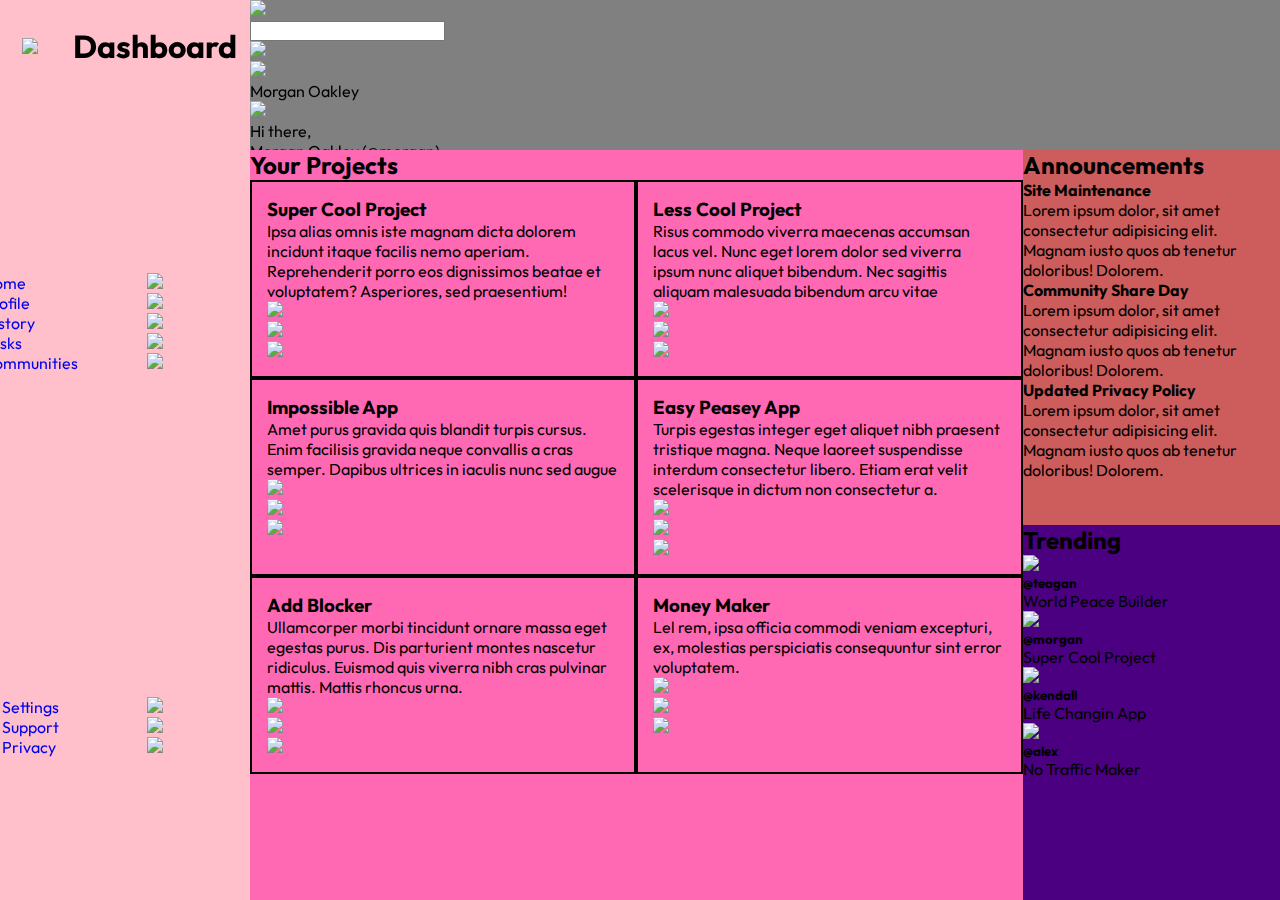
==== index.html @ 68de857b "." ====
<!DOCTYPE html>
<html lang="en">
<head>
    <meta charset="UTF-8">
    <meta http-equiv="X-UA-Compatible" content="IE=edge">
    <meta name="viewport" content="width=device-width, initial-scale=1.0">
    <title>Danny's Dash</title>
    <link rel="stylesheet" href="styles.css">
    <link rel="preconnect" href="https://fonts.googleapis.com">
    <link rel="preconnect" href="https://fonts.gstatic.com" crossorigin>
    <link href="https://fonts.googleapis.com/css2?family=Outfit:wght@300;400;600&display=swap" rel="stylesheet">
</head>
<body>
    <div class="outside">
        <nav class="sidebar">
            <img src="#" class="logo">
            <h1>Dashboard</h1>
            <ul class="top-list">
                <li><a href="#">Home</a></li>
                <li><a href="#">Profile</a></li>
                <li><a href="#">History</a></li>
                <li><a href="#">Tasks</a></li>
                <li><a href="#">Communities</a></li>
            </ul>
            <ul class="images-top">
                <li><img src="#"></li>
                <li><img src="#"></li>
                <li><img src="#"></li>
                <li><img src="#"></li>
                <li><img src="#"></li>
            </ul>

            <ul class="bottom-list">
                <li><a href="#">Settings</a></li>
                <li><a href="#">Support</a></li>
                <li><a href="#">Privacy</a></li>
            </ul>
            <ul class="images-bottom">
                <li><img src="#"></li>
                <li><img src="#"></li>
                <li><img src="#"></li>
            </ul>
        </nav>

        <div class="search-section">
            <header class="search-top">
                <ul>
                    <li><img src="#" class="search-icon"></li>
                    <li> <input type="text" class="search-bar"></li>
                    <li><img src="#" class="notification-bell"></li>
                    <li><img src="#" class="profile-pic"></li>
                    <li class="name">Morgan Oakley</li>
                </ul>
            </header>

            <header class="search-bottom">
                <ul>
                    <li><img src="#" class="profile-pic"></li>
                    <li class="greeting">Hi there,</li>
                    <li>Morgan Oakley (@morgan)</li>
                    <li><button>New</button></li>
                    <li><button>Upload</button></li>
                    <li><button>Share</button></li>
                </ul>
            </header>
        </div>

        <div class="content">
            <div class="projects">
                <h2>Your Projects</h2>
                <div class="projects-container">
                    
                    <div class="card">
                        <h3>Super Cool Project</h3>
                        <p>Ipsa alias omnis iste magnam dicta dolorem incidunt itaque facilis nemo aperiam. Reprehenderit porro eos dignissimos beatae et voluptatem? Asperiores, sed praesentium!</p>
                        <ul>
                            <li><img src="#" class="card-icon"></li>
                            <li><img src="#" class="card-icon"></li>
                            <li><img src="#" class="card-icon"></li>
                        </ul>
                    </div>
                    <div class="card">
                        <h3>Less Cool Project</h3>
                        <p>Risus commodo viverra maecenas accumsan lacus vel. Nunc eget lorem dolor sed viverra ipsum nunc aliquet bibendum. Nec sagittis aliquam malesuada bibendum arcu vitae</p>
                        <ul>
                            <li><img src="#" class="card-icon"></li>
                            <li><img src="#" class="card-icon"></li>
                            <li><img src="#" class="card-icon"></li>
                        </ul>
                    </div>
                    <div class="card">
                        <h3>Impossible App</h3>
                        <p>Amet purus gravida quis blandit turpis cursus. Enim facilisis gravida neque convallis a cras semper. Dapibus ultrices in iaculis nunc sed augue</p>
                        <ul>
                            <li><img src="#" class="card-icon"></li>
                            <li><img src="#" class="card-icon"></li>
                            <li><img src="#" class="card-icon"></li>
                        </ul>
                    </div>
                    <div class="card">
                        <h3>Easy Peasey App</h3>
                        <p>Turpis egestas integer eget aliquet nibh praesent tristique magna. Neque laoreet suspendisse interdum consectetur libero. Etiam erat velit scelerisque in dictum non consectetur a.</p>
                        <ul>
                            <li><img src="#" class="card-icon"></li>
                            <li><img src="#" class="card-icon"></li>
                            <li><img src="#" class="card-icon"></li>
                        </ul>
                    </div>
                    <div class="card">
                        <h3>Add Blocker</h3>
                        <p>Ullamcorper morbi tincidunt ornare massa eget egestas purus. Dis parturient montes nascetur ridiculus. Euismod quis viverra nibh cras pulvinar mattis. Mattis rhoncus urna.</p>
                        <ul>
                            <li><img src="#" class="card-icon"></li>
                            <li><img src="#" class="card-icon"></li>
                            <li><img src="#" class="card-icon"></li>
                        </ul>
                    </div>
                    <div class="card">
                        <h3>Money Maker</h3>
                        <p>Lel rem, ipsa officia commodi veniam excepturi, ex, molestias perspiciatis consequuntur sint error voluptatem.</p>
                        <ul>
                            <li><img src="#" class="card-icon"></li>
                            <li><img src="#" class="card-icon"></li>
                            <li><img src="#" class="card-icon"></li>
                        </ul>
                    </div>
                </div>
            </div>

            <div class="announcements">
                <h2>Announcements</h2>
                <div class="in-announcements">
                    
                    <ul>
                        <li>
                            <h4>Site Maintenance</h4>
                            <p>Lorem ipsum dolor, sit amet consectetur adipisicing elit. Magnam iusto quos ab tenetur doloribus! Dolorem.</p>
                        </li>
                        <li>
                            <h4>Community Share Day</h4>
                            <p>Lorem ipsum dolor, sit amet consectetur adipisicing elit. Magnam iusto quos ab tenetur doloribus! Dolorem.</p>
                        </li>
                        <li>
                            <h4>Updated Privacy Policy</h4>
                            <p>Lorem ipsum dolor, sit amet consectetur adipisicing elit. Magnam iusto quos ab tenetur doloribus! Dolorem.</p>
                        </li>
                    </ul>
                </div>
            </div>

            <div class="trending">
                <h2>Trending</h2>
                <div class="in-trending">
                        <li><img src="#" class="p-photo"></li>
                        <h5>@teagan</h5>
                        <p>World Peace Builder</p>
                    </ul>
                    <ul>
                        <li><img src="#" class="p-photo"></li>
                        <h5>@morgan</h5>
                        <p>Super Cool Project</p>
                    </ul>
                    <ul>
                        <li><img src="#" class="p-photo"></li>
                        <h5>@kendall</h5>
                        <p>Life Changin App</p>
                    </ul>
                    <ul>
                        <li><img src="#" class="p-photo"></li>
                        <h5>@alex</h5>
                        <p>No Traffic Maker</p>
                    </ul>
                </div>
            </div>
        </div>
    </div>
</body>
</html>
---- styles.css ----
*{
    margin: 0;
    padding: 0;
    box-sizing: border-box;
    font-family: 'Outfit', sans-serif;
    list-style: none;
    text-decoration: none;
}

.outside{
    display: grid;
    grid-template-columns: 250px 1fr;
    grid-template-rows: 150px 1fr;
    height: 100vh;
    position: fixed;
}

.sidebar{
    background-color: pink;
    height: 100vh;
    grid-column: 1/2;
    grid-row:1/3;
    display: grid;
    grid-template-columns: 60px 1fr;
    grid-template-rows: .8fr 4fr 3fr;
}

nav:first-child{
    grid-column: 1/2;
    justify-items: center;
    align-items: center;
}

nav:nth-child(2){
    grid-column: 2/3;
    grid-row: 2/3;
    justify-items: center;
    align-items: center;
}

.search-section{
    background-color: gray;
    grid-row: 1/2;
    grid-column: 2/3;
}

.search-top{
    display: flex;
    flex-direction: row;
}

.search-bottom{
    display: flex;
}

.content{
    background-color: rgb(219, 248, 219);
    display: grid;
    grid-template-columns: 3fr 1fr;
    grid-template-rows: 50% 50%;
    position: relative;
    overflow: scroll;
}

.projects{
    background-color: hotpink;
    grid-column: 1/2;
    grid-row: 1/3;
}

.projects-container{
    display: grid;
    grid-template-columns: 1fr 1fr;
}

.announcements{
    background-color: indianred;
    grid-column: 2/3;
}

.trending{
    background-color: indigo;
    grid-row: 2/3;
}

.card{
    border: 2px solid black;
    padding: 15px;
}
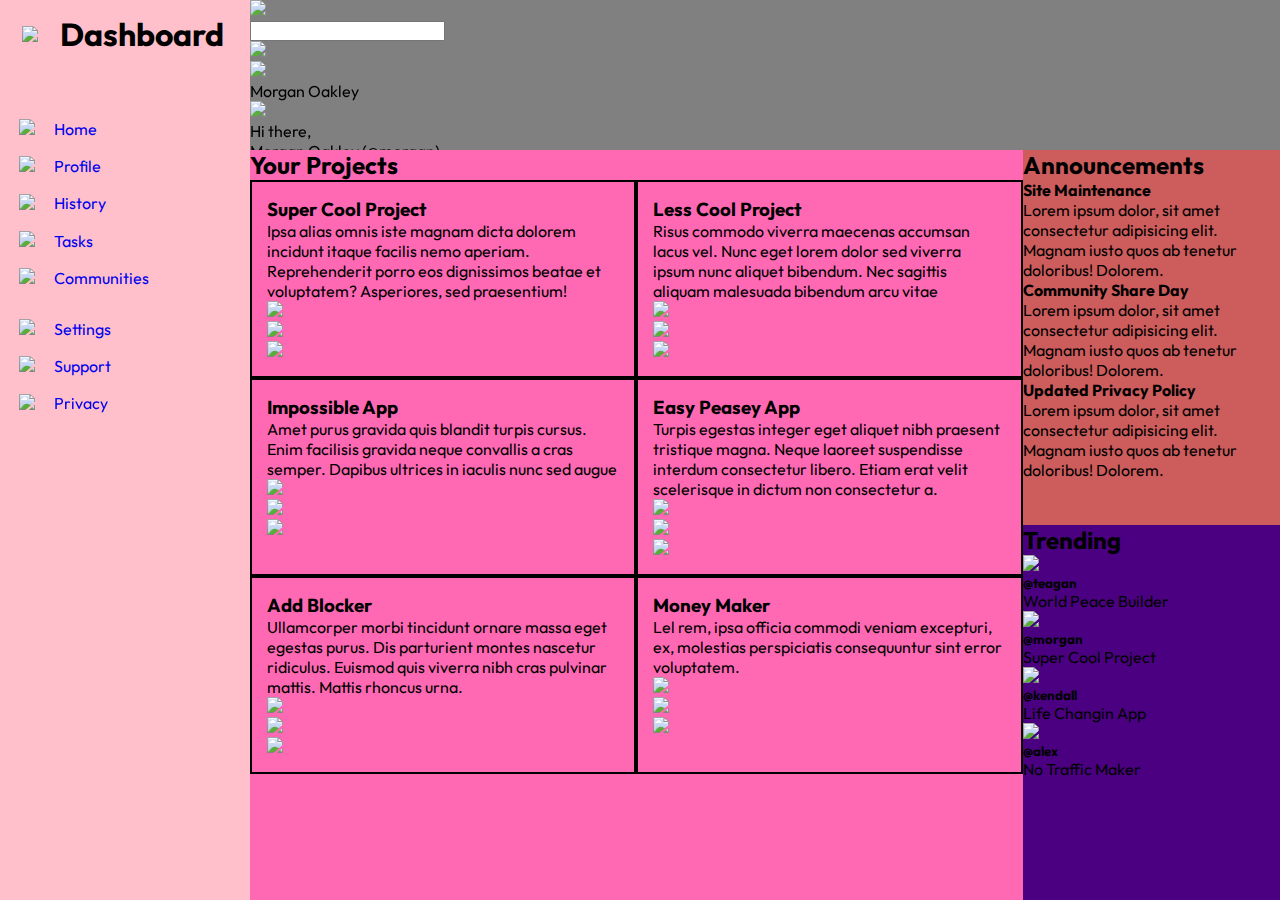
==== commit 2425cf75: "." ====
--- a/index.html
+++ b/index.html
@@ -14,31 +14,18 @@
     <div class="outside">
         <nav class="sidebar">
             <img src="#" class="logo">
-            <h1>Dashboard</h1>
+            <h1 class="title">Dashboard</h1>
             <ul class="top-list">
-                <li><a href="#">Home</a></li>
-                <li><a href="#">Profile</a></li>
-                <li><a href="#">History</a></li>
-                <li><a href="#">Tasks</a></li>
-                <li><a href="#">Communities</a></li>
+                <li id="home"><img src="#"><a href="#">Home</a></li>
+                <li><img src="#"><a href="#">Profile</a></li>
+                <li><img src="#"><a href="#">History</a></li>
+                <li><img src="#"><a href="#">Tasks</a></li>
+                <li><img src="#"><a href="#">Communities</a></li>
             </ul>
-            <ul class="images-top">
-                <li><img src="#"></li>
-                <li><img src="#"></li>
-                <li><img src="#"></li>
-                <li><img src="#"></li>
-                <li><img src="#"></li>
-            </ul>
-
             <ul class="bottom-list">
-                <li><a href="#">Settings</a></li>
-                <li><a href="#">Support</a></li>
-                <li><a href="#">Privacy</a></li>
-            </ul>
-            <ul class="images-bottom">
-                <li><img src="#"></li>
-                <li><img src="#"></li>
-                <li><img src="#"></li>
+                <li><img src="#"><a href="#">Settings</a></li>
+                <li><img src="#"><a href="#">Support</a></li>
+                <li><img src="#"><a href="#">Privacy</a></li>
             </ul>
         </nav>
 
--- a/styles.css
+++ b/styles.css
@@ -22,20 +22,46 @@
     grid-row:1/3;
     display: grid;
     grid-template-columns: 60px 1fr;
-    grid-template-rows: .8fr 4fr 3fr;
+    grid-template-rows: 100px 200px 1fr;
+    font-size: 1rem;
+    line-height: 1rem;
 }
 
-nav:first-child{
+.sidebar .logo{
     grid-column: 1/2;
     justify-items: center;
     align-items: center;
+    align-self: center;
+    justify-self: center;
+    margin-bottom: 2rem;
 }
 
-nav:nth-child(2){
+.sidebar h1{
     grid-column: 2/3;
-    grid-row: 2/3;
     justify-items: center;
     align-items: center;
+    align-self: center;
+    margin-bottom: 2rem;
+}
+
+.top-list{
+    grid-column: 1/3;
+    grid-row: 2/3;
+}
+
+.top-list a, .top-list img{
+    padding-left: 1.2rem;
+    padding-top: 1.2rem;
+}
+
+.bottom-list{
+    grid-row: 3/4;
+    grid-column: 1/3;
+}
+
+.bottom-list a, .bottom-list img{
+    padding-left: 1.2rem;
+    padding-top: 1.2rem;
 }
 
 .search-section{
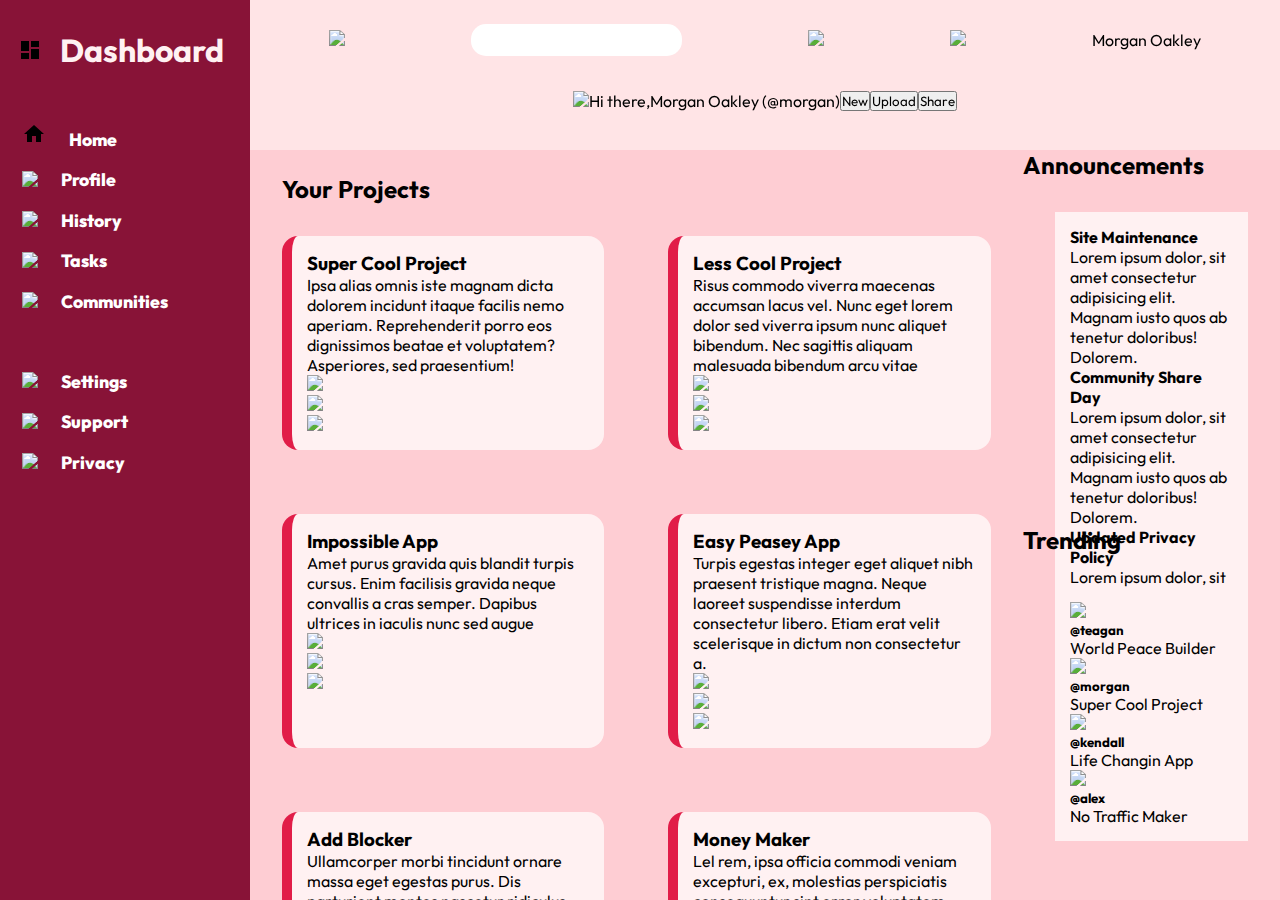
==== commit 87e755af: "." ====
--- a/index.html
+++ b/index.html
@@ -13,10 +13,10 @@
 <body>
     <div class="outside">
         <nav class="sidebar">
-            <img src="#" class="logo">
+            <img src="icons/view-dashboard.svg" class="logo">
             <h1 class="title">Dashboard</h1>
             <ul class="top-list">
-                <li id="home"><img src="#"><a href="#">Home</a></li>
+                <li id="home"><img src="icons/home.svg"><a href="#">Home</a></li>
                 <li><img src="#"><a href="#">Profile</a></li>
                 <li><img src="#"><a href="#">History</a></li>
                 <li><img src="#"><a href="#">Tasks</a></li>
--- a/styles.css
+++ b/styles.css
@@ -1,3 +1,16 @@
+:root{
+    --white: #fff1f2;
+    --mid-white: #ffe4e6;
+    --light-pink:#fecdd3;
+    --mid-pink: #fda4af;
+    --dark-pink:#fb7185;
+    --light-red: #f43f5e;
+    --light-mid-red:#e11d48;
+    --mid-red: #be123c;
+    --mid-dark-red: #9f1239;
+    --dark-red: #881337;
+}
+
 *{
     margin: 0;
     padding: 0;
@@ -16,15 +29,17 @@
 }
 
 .sidebar{
-    background-color: pink;
     height: 100vh;
     grid-column: 1/2;
     grid-row:1/3;
     display: grid;
     grid-template-columns: 60px 1fr;
     grid-template-rows: 100px 200px 1fr;
-    font-size: 1rem;
+    font-size: 1.1rem;
     line-height: 1rem;
+    font-weight: 800;
+    color: white;
+    background-color: var(--dark-red);
 }
 
 .sidebar .logo{
@@ -33,7 +48,7 @@
     align-items: center;
     align-self: center;
     justify-self: center;
-    margin-bottom: 2rem;
+    color: var(--white);
 }
 
 .sidebar h1{
@@ -41,7 +56,8 @@
     justify-items: center;
     align-items: center;
     align-self: center;
-    margin-bottom: 2rem;
+    font-size: 2rem;
+    color: var(--white);
 }
 
 .top-list{
@@ -50,37 +66,59 @@
 }
 
 .top-list a, .top-list img{
-    padding-left: 1.2rem;
-    padding-top: 1.2rem;
+    padding-left: 1.4rem;
+    padding-top: 1.4rem;
+    color: white;
 }
+
 
 .bottom-list{
     grid-row: 3/4;
     grid-column: 1/3;
+    margin-top: 50px;
 }
 
 .bottom-list a, .bottom-list img{
-    padding-left: 1.2rem;
-    padding-top: 1.2rem;
+    padding-left: 1.4rem;
+    padding-top: 1.4rem;
+    color: white;
 }
 
 .search-section{
-    background-color: gray;
-    grid-row: 1/2;
-    grid-column: 2/3;
+    background-color:var(--mid-white);
+    display: grid;
+    grid-template-rows: 1fr 1fr;
+    z-index: 8;
+    padding: 1.5rem 1rem 1.5rem 1rem;
 }
 
-.search-top{
+.search-top ul{
     display: flex;
-    flex-direction: row;
+    justify-content: space-around;
+    align-items: center;
+}
+
+.search-top input{
+    height: 2rem;
+    border-radius: 15px;
+    border-style: none;
+    padding: 0 10px 0 10px;
 }
 
 .search-bottom{
     display: flex;
+    justify-content: space-around;
+    align-items: center;
+}
+
+.search-bottom ul{
+    grid-row: 2/3;
+    display: flex;
+    align-items: center;
 }
 
 .content{
-    background-color: rgb(219, 248, 219);
+    background-color: var(--light-pink);
     display: grid;
     grid-template-columns: 3fr 1fr;
     grid-template-rows: 50% 50%;
@@ -89,9 +127,15 @@
 }
 
 .projects{
-    background-color: hotpink;
+    background-color: var(--light-pink);
     grid-column: 1/2;
     grid-row: 1/3;
+}
+
+.projects h2{
+    margin-left: 2rem;
+    margin-top: 1.5rem;
+    margin-bottom: 0;
 }
 
 .projects-container{
@@ -99,17 +143,33 @@
     grid-template-columns: 1fr 1fr;
 }
 
-.announcements{
-    background-color: indianred;
+.anouncements{
     grid-column: 2/3;
 }
 
+.in-announcements{
+    background-color: var(--white);
+    grid-column: 2/3;
+    padding: 15px;
+    margin: 2rem;
+}
+
 .trending{
-    background-color: indigo;
+
     grid-row: 2/3;
 }
 
+.in-trending{
+    background-color: var(--white);
+    grid-row: 2/3;
+    padding: 15px;
+    margin: 2rem;
+}
+
 .card{
-    border: 2px solid black;
+    border-left: 10px solid var(--light-mid-red);
     padding: 15px;
+    background-color: var(--white);
+    margin: 2rem;
+    border-radius: 1rem;
 }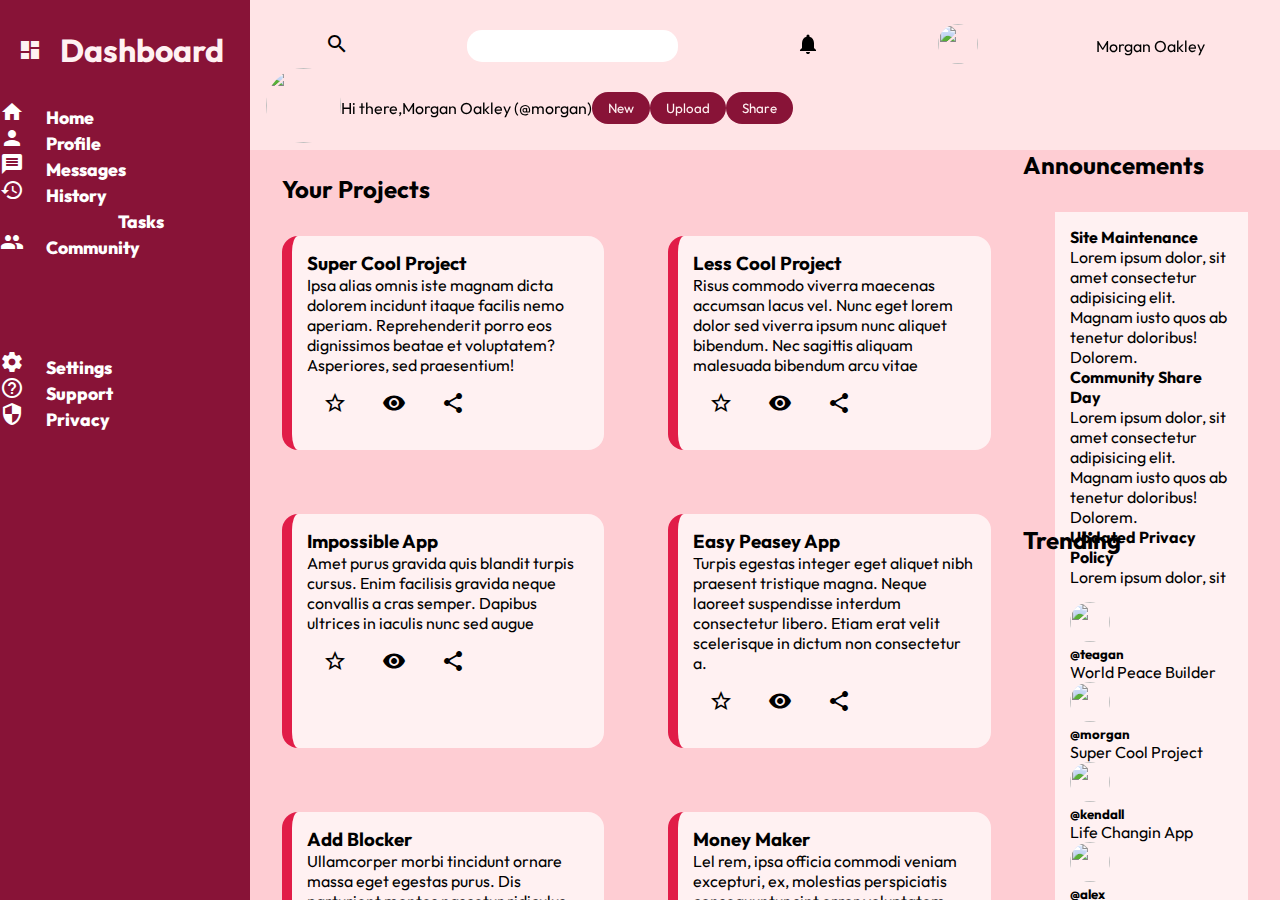
==== commit b173f9d5: "." ====
--- a/index.html
+++ b/index.html
@@ -9,40 +9,45 @@
     <link rel="preconnect" href="https://fonts.googleapis.com">
     <link rel="preconnect" href="https://fonts.gstatic.com" crossorigin>
     <link href="https://fonts.googleapis.com/css2?family=Outfit:wght@300;400;600&display=swap" rel="stylesheet">
+    <link href="https://fonts.googleapis.com/icon?family=Material+Icons"
+      rel="stylesheet">
 </head>
 <body>
     <div class="outside">
         <nav class="sidebar">
-            <img src="icons/view-dashboard.svg" class="logo">
+            <span class="material-icons logo">
+                dashboard
+                </span>
             <h1 class="title">Dashboard</h1>
             <ul class="top-list">
-                <li id="home"><img src="icons/home.svg"><a href="#">Home</a></li>
-                <li><img src="#"><a href="#">Profile</a></li>
-                <li><img src="#"><a href="#">History</a></li>
-                <li><img src="#"><a href="#">Tasks</a></li>
-                <li><img src="#"><a href="#">Communities</a></li>
+                <li><span class="material-icons">home</span><a href="#">Home</a></li>
+                <li><span class="material-icons">person</span><a href="#">Profile</a></li>
+                <li><span class="material-icons">message</span><a href="#">Messages</a></li>
+                <li><span class="material-icons">history</span><a href="#">History</a></li>
+                <li><span class="material-icons">task</span><a href="#">Tasks</a></li>
+                <li><span class="material-icons">group</span><a href="#">Community</a></li>
             </ul>
             <ul class="bottom-list">
-                <li><img src="#"><a href="#">Settings</a></li>
-                <li><img src="#"><a href="#">Support</a></li>
-                <li><img src="#"><a href="#">Privacy</a></li>
+                <li><span class="material-icons">settings</span><a href="#">Settings</a></li>
+                <li><span class="material-icons">help_outline</span><a href="#">Support</a></li>
+                <li><span class="material-icons">security</span><a href="#">Privacy</a></li>
             </ul>
         </nav>
 
         <div class="search-section">
             <header class="search-top">
                 <ul>
-                    <li><img src="#" class="search-icon"></li>
+                    <li><span class="material-icons">search</span></li>
                     <li> <input type="text" class="search-bar"></li>
-                    <li><img src="#" class="notification-bell"></li>
-                    <li><img src="#" class="profile-pic"></li>
+                    <li><span class="material-icons">notifications</span></li>
+                    <li><img src="https://mir-s3-cdn-cf.behance.net/project_modules/disp/06fbe298931623.5ee79b6a90221.jpg" class="profile-pic"></li>
                     <li class="name">Morgan Oakley</li>
                 </ul>
             </header>
 
             <header class="search-bottom">
                 <ul>
-                    <li><img src="#" class="profile-pic"></li>
+                    <li><img src="https://mir-s3-cdn-cf.behance.net/project_modules/disp/06fbe298931623.5ee79b6a90221.jpg" class="profile-pic"></li>
                     <li class="greeting">Hi there,</li>
                     <li>Morgan Oakley (@morgan)</li>
                     <li><button>New</button></li>
@@ -61,54 +66,54 @@
                         <h3>Super Cool Project</h3>
                         <p>Ipsa alias omnis iste magnam dicta dolorem incidunt itaque facilis nemo aperiam. Reprehenderit porro eos dignissimos beatae et voluptatem? Asperiores, sed praesentium!</p>
                         <ul>
-                            <li><img src="#" class="card-icon"></li>
-                            <li><img src="#" class="card-icon"></li>
-                            <li><img src="#" class="card-icon"></li>
+                            <li><span class="material-icons">star_border</span></li>
+                            <li><span class="material-icons">visibility</span></li>
+                            <li><span class="material-icons">share</span></li>
                         </ul>
                     </div>
                     <div class="card">
                         <h3>Less Cool Project</h3>
                         <p>Risus commodo viverra maecenas accumsan lacus vel. Nunc eget lorem dolor sed viverra ipsum nunc aliquet bibendum. Nec sagittis aliquam malesuada bibendum arcu vitae</p>
                         <ul>
-                            <li><img src="#" class="card-icon"></li>
-                            <li><img src="#" class="card-icon"></li>
-                            <li><img src="#" class="card-icon"></li>
+                            <li><span class="material-icons">star_border</span></li>
+                            <li><span class="material-icons">visibility</span></li>
+                            <li><span class="material-icons">share</span></li>
                         </ul>
                     </div>
                     <div class="card">
                         <h3>Impossible App</h3>
                         <p>Amet purus gravida quis blandit turpis cursus. Enim facilisis gravida neque convallis a cras semper. Dapibus ultrices in iaculis nunc sed augue</p>
                         <ul>
-                            <li><img src="#" class="card-icon"></li>
-                            <li><img src="#" class="card-icon"></li>
-                            <li><img src="#" class="card-icon"></li>
+                            <li><span class="material-icons">star_border</span></li>
+                            <li><span class="material-icons">visibility</span></li>
+                            <li><span class="material-icons">share</span></li>
                         </ul>
                     </div>
                     <div class="card">
                         <h3>Easy Peasey App</h3>
                         <p>Turpis egestas integer eget aliquet nibh praesent tristique magna. Neque laoreet suspendisse interdum consectetur libero. Etiam erat velit scelerisque in dictum non consectetur a.</p>
                         <ul>
-                            <li><img src="#" class="card-icon"></li>
-                            <li><img src="#" class="card-icon"></li>
-                            <li><img src="#" class="card-icon"></li>
+                            <li><span class="material-icons">star_border</span></li>
+                            <li><span class="material-icons">visibility</span></li>
+                            <li><span class="material-icons">share</span></li>
                         </ul>
                     </div>
                     <div class="card">
                         <h3>Add Blocker</h3>
                         <p>Ullamcorper morbi tincidunt ornare massa eget egestas purus. Dis parturient montes nascetur ridiculus. Euismod quis viverra nibh cras pulvinar mattis. Mattis rhoncus urna.</p>
                         <ul>
-                            <li><img src="#" class="card-icon"></li>
-                            <li><img src="#" class="card-icon"></li>
-                            <li><img src="#" class="card-icon"></li>
+                            <li><span class="material-icons">star_border</span></li>
+                            <li><span class="material-icons">visibility</span></li>
+                            <li><span class="material-icons">share</span></li>
                         </ul>
                     </div>
                     <div class="card">
                         <h3>Money Maker</h3>
                         <p>Lel rem, ipsa officia commodi veniam excepturi, ex, molestias perspiciatis consequuntur sint error voluptatem.</p>
                         <ul>
-                            <li><img src="#" class="card-icon"></li>
-                            <li><img src="#" class="card-icon"></li>
-                            <li><img src="#" class="card-icon"></li>
+                            <li><span class="material-icons">star_border</span></li>
+                            <li><span class="material-icons">visibility</span></li>
+                            <li><span class="material-icons">share</span></li>
                         </ul>
                     </div>
                 </div>
@@ -138,22 +143,22 @@
             <div class="trending">
                 <h2>Trending</h2>
                 <div class="in-trending">
-                        <li><img src="#" class="p-photo"></li>
+                        <li><img src="https://mir-s3-cdn-cf.behance.net/project_modules/disp/2e80bb98931623.5ee79b6a8f342.jpg" class="profile-pic"></li>
                         <h5>@teagan</h5>
                         <p>World Peace Builder</p>
                     </ul>
                     <ul>
-                        <li><img src="#" class="p-photo"></li>
+                        <li><img src="https://mir-s3-cdn-cf.behance.net/project_modules/disp/06fbe298931623.5ee79b6a90221.jpg" class="profile-pic"></li>
                         <h5>@morgan</h5>
                         <p>Super Cool Project</p>
                     </ul>
                     <ul>
-                        <li><img src="#" class="p-photo"></li>
+                        <li><img src="https://mir-s3-cdn-cf.behance.net/project_modules/disp/8394f798931623.5ee79b6a909ea.jpg" class="profile-pic"></li>
                         <h5>@kendall</h5>
                         <p>Life Changin App</p>
                     </ul>
                     <ul>
-                        <li><img src="#" class="p-photo"></li>
+                        <li><img src="https://mir-s3-cdn-cf.behance.net/project_modules/disp/baa20698931623.5ee79b6a8ec2b.jpg" class="profile-pic"></li>
                         <h5>@alex</h5>
                         <p>No Traffic Maker</p>
                     </ul>
--- a/styles.css
+++ b/styles.css
@@ -1,3 +1,4 @@
+/* Establishing colour palet */
 :root{
     --white: #fff1f2;
     --mid-white: #ffe4e6;
@@ -9,8 +10,13 @@
     --mid-red: #be123c;
     --mid-dark-red: #9f1239;
     --dark-red: #881337;
-}
-
+    --avatar1: url(https://mir-s3-cdn-cf.behance.net/project_modules/disp/06fbe298931623.5ee79b6a90221.jpg);
+    --avatar2: url(https://mir-s3-cdn-cf.behance.net/project_modules/disp/2e80bb98931623.5ee79b6a8f342.jpg);
+    --avatar3: url(https://mir-s3-cdn-cf.behance.net/project_modules/disp/8394f798931623.5ee79b6a909ea.jpg);
+    --avatar4: url(https://mir-s3-cdn-cf.behance.net/project_modules/disp/baa20698931623.5ee79b6a8ec2b.jpg);
+}
+
+/* basic presets */
 *{
     margin: 0;
     padding: 0;
@@ -20,6 +26,7 @@
     text-decoration: none;
 }
 
+/* Making the nav and header fixed on the screen */
 .outside{
     display: grid;
     grid-template-columns: 250px 1fr;
@@ -27,6 +34,8 @@
     height: 100vh;
     position: fixed;
 }
+
+/* Start of nav styling*/
 
 .sidebar{
     height: 100vh;
@@ -84,12 +93,24 @@
     color: white;
 }
 
+/* Start of header or search section styling*/
 .search-section{
     background-color:var(--mid-white);
     display: grid;
     grid-template-rows: 1fr 1fr;
     z-index: 8;
     padding: 1.5rem 1rem 1.5rem 1rem;
+}
+
+.profile-pic{
+    height: 40px;
+    width: 40px;
+    border-radius: 3rem;
+}
+.search-bottom .profile-pic{
+    height: 75px;
+    width: 75px;
+
 }
 
 .search-top ul{
@@ -107,7 +128,7 @@
 
 .search-bottom{
     display: flex;
-    justify-content: space-around;
+    justify-content: space-betweeen;
     align-items: center;
 }
 
@@ -117,6 +138,16 @@
     align-items: center;
 }
 
+.search-section button{
+    background-color: var(--dark-red);
+    text-align: center;
+    padding: 8px 16px 8px 16px;
+    color: var(--white);
+    border-style: none;
+    border-radius: 1rem;
+}
+
+/* Overriding the fixed positioning to allow content to overflow and scroll*/
 .content{
     background-color: var(--light-pink);
     display: grid;
@@ -126,6 +157,7 @@
     overflow: scroll;
 }
 
+/* Start of overflow content styling*/
 .projects{
     background-color: var(--light-pink);
     grid-column: 1/2;
@@ -155,7 +187,6 @@
 }
 
 .trending{
-
     grid-row: 2/3;
 }
 
@@ -164,6 +195,11 @@
     grid-row: 2/3;
     padding: 15px;
     margin: 2rem;
+}
+
+.p-photo{
+    border-radius: 3rem;
+    
 }
 
 .card{
@@ -172,4 +208,9 @@
     background-color: var(--white);
     margin: 2rem;
     border-radius: 1rem;
+}
+
+.card li{
+    display: inline-block;
+    padding: 1rem;
 }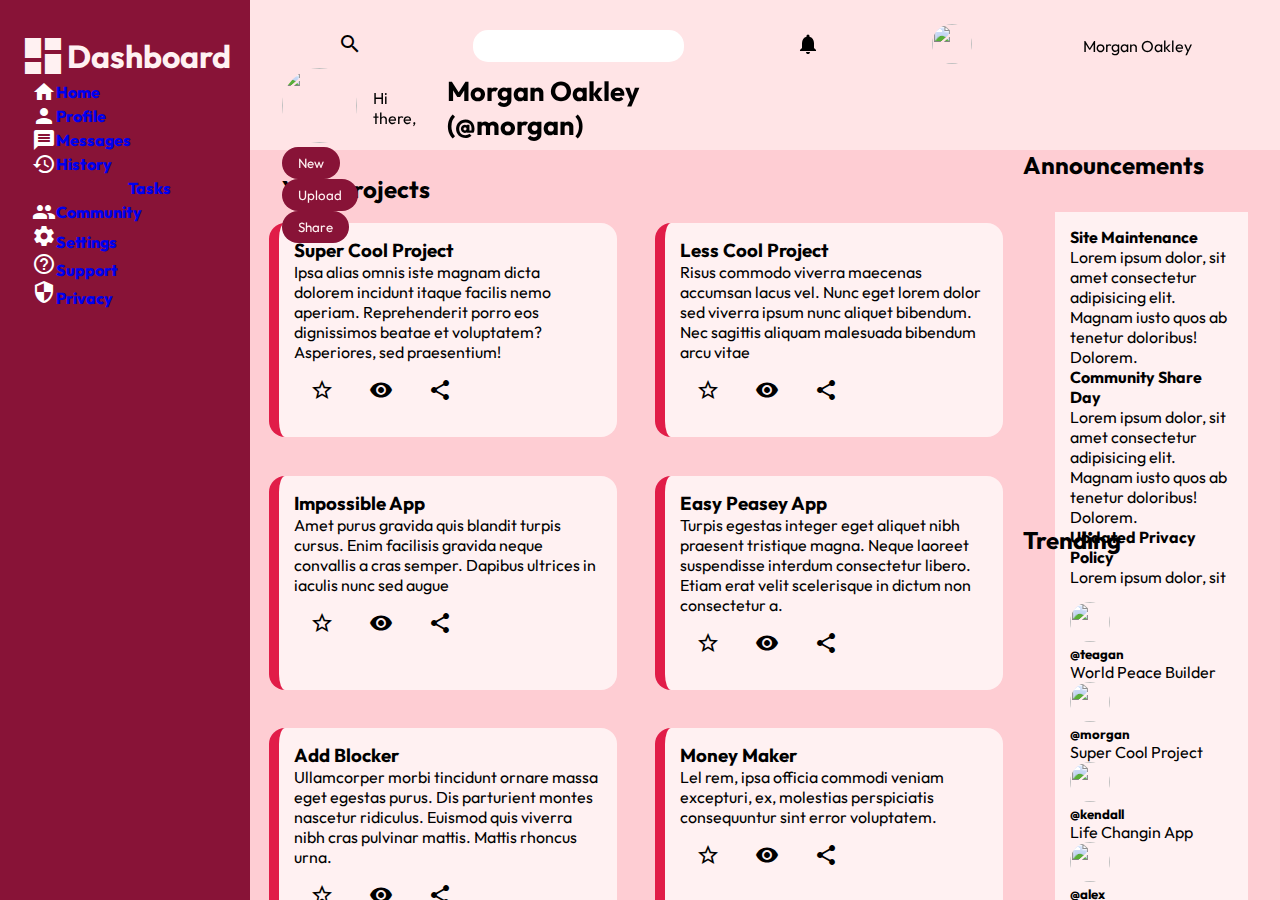
==== commit befefca5: "." ====
--- a/index.html
+++ b/index.html
@@ -15,10 +15,7 @@
 <body>
     <div class="outside">
         <nav class="sidebar">
-            <span class="material-icons logo">
-                dashboard
-                </span>
-            <h1 class="title">Dashboard</h1>
+            <h1 class="title"><span class="material-icons logo">dashboard</span>Dashboard</h1>
             <ul class="top-list">
                 <li><span class="material-icons">home</span><a href="#">Home</a></li>
                 <li><span class="material-icons">person</span><a href="#">Profile</a></li>
@@ -47,9 +44,11 @@
 
             <header class="search-bottom">
                 <ul>
-                    <li><img src="https://mir-s3-cdn-cf.behance.net/project_modules/disp/06fbe298931623.5ee79b6a90221.jpg" class="profile-pic"></li>
-                    <li class="greeting">Hi there,</li>
-                    <li>Morgan Oakley (@morgan)</li>
+                    <div class="profile-section">
+                        <li><img src="https://mir-s3-cdn-cf.behance.net/project_modules/disp/06fbe298931623.5ee79b6a90221.jpg" class="profile-pic"></li>
+                        <li class="greeting">Hi there,</li>
+                        <li class="username">Morgan Oakley (@morgan)</li>
+                    </div>
                     <li><button>New</button></li>
                     <li><button>Upload</button></li>
                     <li><button>Share</button></li>
--- a/styles.css
+++ b/styles.css
@@ -10,10 +10,6 @@
     --mid-red: #be123c;
     --mid-dark-red: #9f1239;
     --dark-red: #881337;
-    --avatar1: url(https://mir-s3-cdn-cf.behance.net/project_modules/disp/06fbe298931623.5ee79b6a90221.jpg);
-    --avatar2: url(https://mir-s3-cdn-cf.behance.net/project_modules/disp/2e80bb98931623.5ee79b6a8f342.jpg);
-    --avatar3: url(https://mir-s3-cdn-cf.behance.net/project_modules/disp/8394f798931623.5ee79b6a909ea.jpg);
-    --avatar4: url(https://mir-s3-cdn-cf.behance.net/project_modules/disp/baa20698931623.5ee79b6a8ec2b.jpg);
 }
 
 /* basic presets */
@@ -35,62 +31,43 @@
     position: fixed;
 }
 
-/* Start of nav styling*/
+/* Start of sidebar (nav) styling*/
 
 .sidebar{
     height: 100vh;
     grid-column: 1/2;
     grid-row:1/3;
-    display: grid;
-    grid-template-columns: 60px 1fr;
-    grid-template-rows: 100px 200px 1fr;
-    font-size: 1.1rem;
-    line-height: 1rem;
     font-weight: 800;
     color: white;
     background-color: var(--dark-red);
-}
-
-.sidebar .logo{
-    grid-column: 1/2;
-    justify-items: center;
-    align-items: center;
-    align-self: center;
-    justify-self: center;
+    padding: 2rem;
+}
+
+.sidebar h1{
+    display: flex;
+    justify-content: center;
+    align-items: center;
     color: var(--white);
-}
-
-.sidebar h1{
-    grid-column: 2/3;
-    justify-items: center;
-    align-items: center;
-    align-self: center;
     font-size: 2rem;
-    color: var(--white);
-}
-
-.top-list{
-    grid-column: 1/3;
-    grid-row: 2/3;
-}
-
-.top-list a, .top-list img{
-    padding-left: 1.4rem;
-    padding-top: 1.4rem;
-    color: white;
-}
-
-
-.bottom-list{
-    grid-row: 3/4;
-    grid-column: 1/3;
-    margin-top: 50px;
-}
-
-.bottom-list a, .bottom-list img{
-    padding-left: 1.4rem;
-    padding-top: 1.4rem;
-    color: white;
+}
+.sidebar h1 span{
+    font-size: 3rem;
+}
+
+.sidebar .top-list{
+    display: grid;
+    grid-template-rows: repeat(6, 1fr);
+}
+
+.top-list li{
+    display: flex;
+    justify-content: flex-start;
+    align-items: center;
+}
+
+.sidebar .bottom-list{
+    display: grid;
+    grid-template-rows: repeat(6, 1fr);
 }
 
 /* Start of header or search section styling*/
@@ -99,18 +76,7 @@
     display: grid;
     grid-template-rows: 1fr 1fr;
     z-index: 8;
-    padding: 1.5rem 1rem 1.5rem 1rem;
-}
-
-.profile-pic{
-    height: 40px;
-    width: 40px;
-    border-radius: 3rem;
-}
-.search-bottom .profile-pic{
-    height: 75px;
-    width: 75px;
-
+    padding: 1.5rem 2rem 1.5rem 2rem;
 }
 
 .search-top ul{
@@ -127,18 +93,14 @@
 }
 
 .search-bottom{
-    display: flex;
-    justify-content: space-betweeen;
-    align-items: center;
-}
-
-.search-bottom ul{
-    grid-row: 2/3;
-    display: flex;
-    align-items: center;
-}
-
+    display: grid;
+    grid-template-columns: 1fr 1fr;
+    grid-template-rows: 1fr;
+}
 .search-section button{
+    grid-column: 2/3;
+    grid-row: 1/2;
+    align-items: center;
     background-color: var(--dark-red);
     text-align: center;
     padding: 8px 16px 8px 16px;
@@ -147,6 +109,37 @@
     border-radius: 1rem;
 }
 
+.search-bottom ul{
+    grid-row: 2/3;
+}
+
+.profile-pic{
+    height: 40px;
+    width: 40px;
+    border-radius: 3rem;
+}
+
+.search-bottom .profile-pic{
+    height: 75px;
+    width: 75px;
+}
+
+.search-bottom .greeting{
+    font-size: 1rem;
+}
+
+.search-bottom .username{
+    font-size: 1.7rem;
+    font-weight: bold;
+}
+
+.profile-section{
+    display: flex;
+    align-items: center;
+    gap: 1rem;
+}
+
+
 /* Overriding the fixed positioning to allow content to overflow and scroll*/
 .content{
     background-color: var(--light-pink);
@@ -199,15 +192,15 @@
 
 .p-photo{
     border-radius: 3rem;
-    
+
 }
 
 .card{
     border-left: 10px solid var(--light-mid-red);
     padding: 15px;
     background-color: var(--white);
-    margin: 2rem;
     border-radius: 1rem;
+    margin: 1.2rem;
 }
 
 .card li{
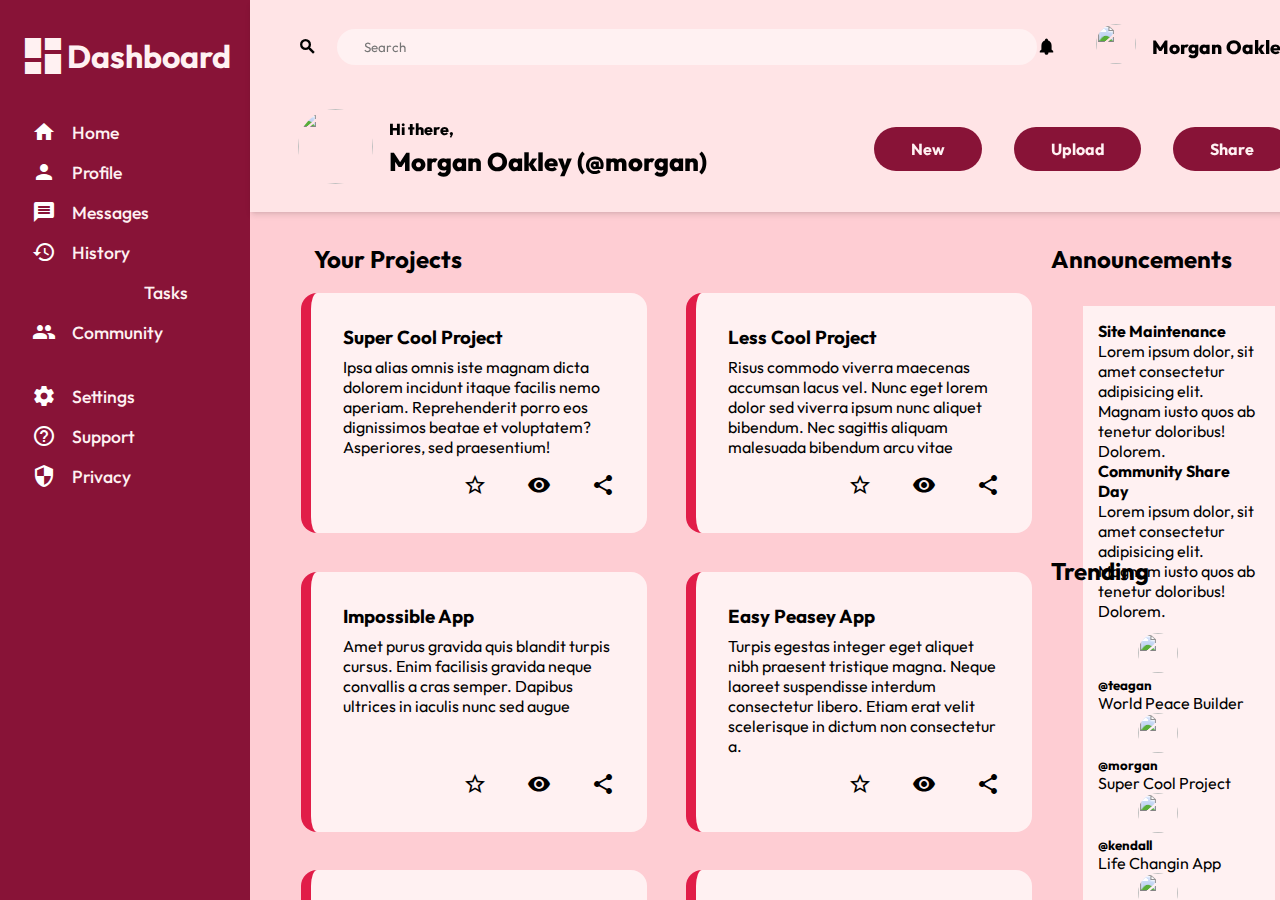
==== commit 14e2c774: "." ====
--- a/index.html
+++ b/index.html
@@ -33,9 +33,11 @@
 
         <div class="search-section">
             <header class="search-top">
-                <ul>
+                <ul class="search">
                     <li><span class="material-icons">search</span></li>
-                    <li> <input type="text" class="search-bar"></li>
+                    <li> <input type="text" class="search-bar" placeholder="Search"></li>
+                </ul>
+                <ul class="account">
                     <li><span class="material-icons">notifications</span></li>
                     <li><img src="https://mir-s3-cdn-cf.behance.net/project_modules/disp/06fbe298931623.5ee79b6a90221.jpg" class="profile-pic"></li>
                     <li class="name">Morgan Oakley</li>
@@ -43,16 +45,20 @@
             </header>
 
             <header class="search-bottom">
-                <ul>
-                    <div class="profile-section">
-                        <li><img src="https://mir-s3-cdn-cf.behance.net/project_modules/disp/06fbe298931623.5ee79b6a90221.jpg" class="profile-pic"></li>
-                        <li class="greeting">Hi there,</li>
-                        <li class="username">Morgan Oakley (@morgan)</li>
+                    <div class="profile">
+                      <div class="picture"> <img src="https://mir-s3-cdn-cf.behance.net/project_modules/disp/06fbe298931623.5ee79b6a90221.jpg" class="profile-photo"></div>
+                      <div class="profile-name">
+                        <p class="greeting">Hi there,</p>
+                        <p class="name">
+                          Morgan Oakley <span class="username">(@morgan)</span>
+                        </p>
+                      </div>
                     </div>
-                    <li><button>New</button></li>
-                    <li><button>Upload</button></li>
-                    <li><button>Share</button></li>
-                </ul>
+                    <div class="buttons">
+                      <button class="btn">New</button>
+                      <button class="btn">Upload</button>
+                      <button class="btn">Share</button>
+                    </div>
             </header>
         </div>
 
@@ -166,4 +172,5 @@
         </div>
     </div>
 </body>
-</html>+</html>
+
--- a/styles.css
+++ b/styles.css
@@ -10,6 +10,7 @@
     --mid-red: #be123c;
     --mid-dark-red: #9f1239;
     --dark-red: #881337;
+    --shadow: 0 4px 6px -1px rgb(0 0 0 / 0.1), 0 2px 4px -2px rgb(0 0 0 / 0.1);
 }
 
 /* basic presets */
@@ -26,18 +27,18 @@
 .outside{
     display: grid;
     grid-template-columns: 250px 1fr;
-    grid-template-rows: 150px 1fr;
+    grid-template-rows: auto 1fr;
     height: 100vh;
     position: fixed;
 }
 
-/* Start of sidebar (nav) styling*/
+/* Start of sidebar (nav) styling. Way too much repetition which should be fixed*/
 
 .sidebar{
     height: 100vh;
     grid-column: 1/2;
     grid-row:1/3;
-    font-weight: 800;
+    font-weight: 500;
     color: white;
     background-color: var(--dark-red);
     padding: 2rem;
@@ -49,7 +50,23 @@
     align-items: center;
     color: var(--white);
     font-size: 2rem;
-}
+    margin-bottom: 2.5rem;
+}
+
+.sidebar a{
+    color: var(--white);
+}
+
+/* Simple animation I treid out */
+.sidebar li{
+    transition: ease-in-out 200ms;
+}
+
+.sidebar li:hover{
+    margin-left: 7px;
+    font-weight: 800;
+}
+
 .sidebar h1 span{
     font-size: 3rem;
 }
@@ -57,46 +74,97 @@
 .sidebar .top-list{
     display: grid;
     grid-template-rows: repeat(6, 1fr);
+    margin-bottom: 2.5rem;
+    font-size: 1.1rem;
+    row-gap: 1rem;
 }
 
 .top-list li{
     display: flex;
     justify-content: flex-start;
     align-items: center;
+    gap: 1rem;
 }
 
 .sidebar .bottom-list{
     display: grid;
     grid-template-rows: repeat(6, 1fr);
+    margin-bottom: 2.5rem;
+    font-size: 1.1rem;
+    row-gap: 1rem;
+}
+
+.bottom-list li{
+    display: flex;
+    justify-content: flex-start;
+    align-items: center;
+    gap: 1rem;
 }
 
 /* Start of header or search section styling*/
 .search-section{
     background-color:var(--mid-white);
-    display: grid;
-    grid-template-rows: 1fr 1fr;
-    z-index: 8;
-    padding: 1.5rem 2rem 1.5rem 2rem;
-}
-
-.search-top ul{
-    display: flex;
-    justify-content: space-around;
-    align-items: center;
+    z-index: 9;
+    padding: 1.5rem 3rem;
+    box-shadow: var(--shadow);
+}
+
+.search-top{
+    display: grid;
+    grid-template-columns: 1fr max-content;
+    margin-bottom: 2.5rem;
+}
+
+.search{
+    grid-column: 1/2;
+    display: flex;
+    align-items: center;
+    margin-right: auto;
+    width: 100%;
+}
+
+.search .material-icons{
+    display: flex;
+    justify-content: flex-end;
+    align-items: center;
+    font-size: 1.2rem;
+    font-weight: 800;
+}
+
+.account{
+    grid-column: 2/3;
+    display: flex;
+    justify-content: flex-end;
+    align-items: center;
+    font-size: 1.2rem;
+    font-weight: 800;
+}
+
+.account span{
+    display: flex;
+    justify-content: flex-end;
+    align-items: center;
+    font-size: 1.2rem;
+    font-weight: 800;
+    border: none;
+    appearance: none;
+    outline: none;
+    background: none;
+    cursor: pointer;
 }
 
 .search-top input{
-    height: 2rem;
-    border-radius: 15px;
-    border-style: none;
-    padding: 0 10px 0 10px;
-}
-
-.search-bottom{
-    display: grid;
-    grid-template-columns: 1fr 1fr;
-    grid-template-rows: 1fr;
-}
+    display: inline-block;
+    border: 0;
+    background-color: var(--white);
+    padding: 0.75em 2em;
+    outline-color: var(--dark-pink);
+    margin-left: 1.25rem;
+    border-radius: 99em;
+    width: 700px;
+}
+
+
 .search-section button{
     grid-column: 2/3;
     grid-row: 1/2;
@@ -109,35 +177,65 @@
     border-radius: 1rem;
 }
 
-.search-bottom ul{
-    grid-row: 2/3;
-}
-
 .profile-pic{
     height: 40px;
     width: 40px;
     border-radius: 3rem;
-}
-
-.search-bottom .profile-pic{
+    margin: 0 1rem 0 2.5rem;
+}
+
+/* Header bottom */
+
+.search-bottom {
+    display: flex;
+    justify-content: space-between;
+    align-items: center;
+  }
+  
+  .profile {
+    display: flex;
+    align-items: center;
+    gap: 1rem;
+  }
+  
+  .profile .profile-photo {
+    width: 75px;
     height: 75px;
-    width: 75px;
-}
-
-.search-bottom .greeting{
+    border-radius: 3rem;
+  }
+  
+  .profile .greeting {
+    font-weight: 800;
+    margin-bottom: 0.4rem;
+  }
+  
+  .profile .name {
+    font-size: 1.6rem;
+    font-weight: 800;
+  }
+  
+  .buttons {
+    display: flex;
+    justify-content: flex-end;
+    align-items: center;
+    gap: 2rem;
+  }
+  
+  .buttons button {
+    background-color: var(--dark-red);
+    color: var(--white);
+    font-weight: 700;
+    padding: 0.75em 2.3em;
+    border-radius: 99em;
     font-size: 1rem;
-}
-
-.search-bottom .username{
-    font-size: 1.7rem;
-    font-weight: bold;
-}
-
-.profile-section{
-    display: flex;
-    align-items: center;
-    gap: 1rem;
-}
+    cursor: pointer;
+    transition: ease-in-out 200ms;
+  }
+  
+  .buttons button:hover{
+      margin-bottom: 3px;
+  }
+
 
 
 /* Overriding the fixed positioning to allow content to overflow and scroll*/
@@ -148,6 +246,7 @@
     grid-template-rows: 50% 50%;
     position: relative;
     overflow: scroll;
+    padding: 2rem;
 }
 
 /* Start of overflow content styling*/
@@ -159,13 +258,44 @@
 
 .projects h2{
     margin-left: 2rem;
-    margin-top: 1.5rem;
     margin-bottom: 0;
 }
 
 .projects-container{
     display: grid;
     grid-template-columns: 1fr 1fr;
+}
+
+.card{
+    border-left: 10px solid var(--light-mid-red);
+    padding: 2rem;
+    background-color: var(--white);
+    border-radius: 1rem;
+    margin: 1.2rem;
+    display: flex;
+    flex-direction: column;
+}
+
+.card h3{
+    margin-bottom: .5rem;
+}
+
+.card ul{
+    margin-top: auto;
+    align-self: flex-end;
+    display: flex;
+    justify-content: flex-end;
+    align-items: center;
+    gap: 1.5rem;
+}
+
+.card p{
+    margin-bottom: 1rem;
+}
+
+.card li{
+    gap: 1rem;
+    margin-left: 1rem;
 }
 
 .anouncements{
@@ -195,15 +325,3 @@
 
 }
 
-.card{
-    border-left: 10px solid var(--light-mid-red);
-    padding: 15px;
-    background-color: var(--white);
-    border-radius: 1rem;
-    margin: 1.2rem;
-}
-
-.card li{
-    display: inline-block;
-    padding: 1rem;
-}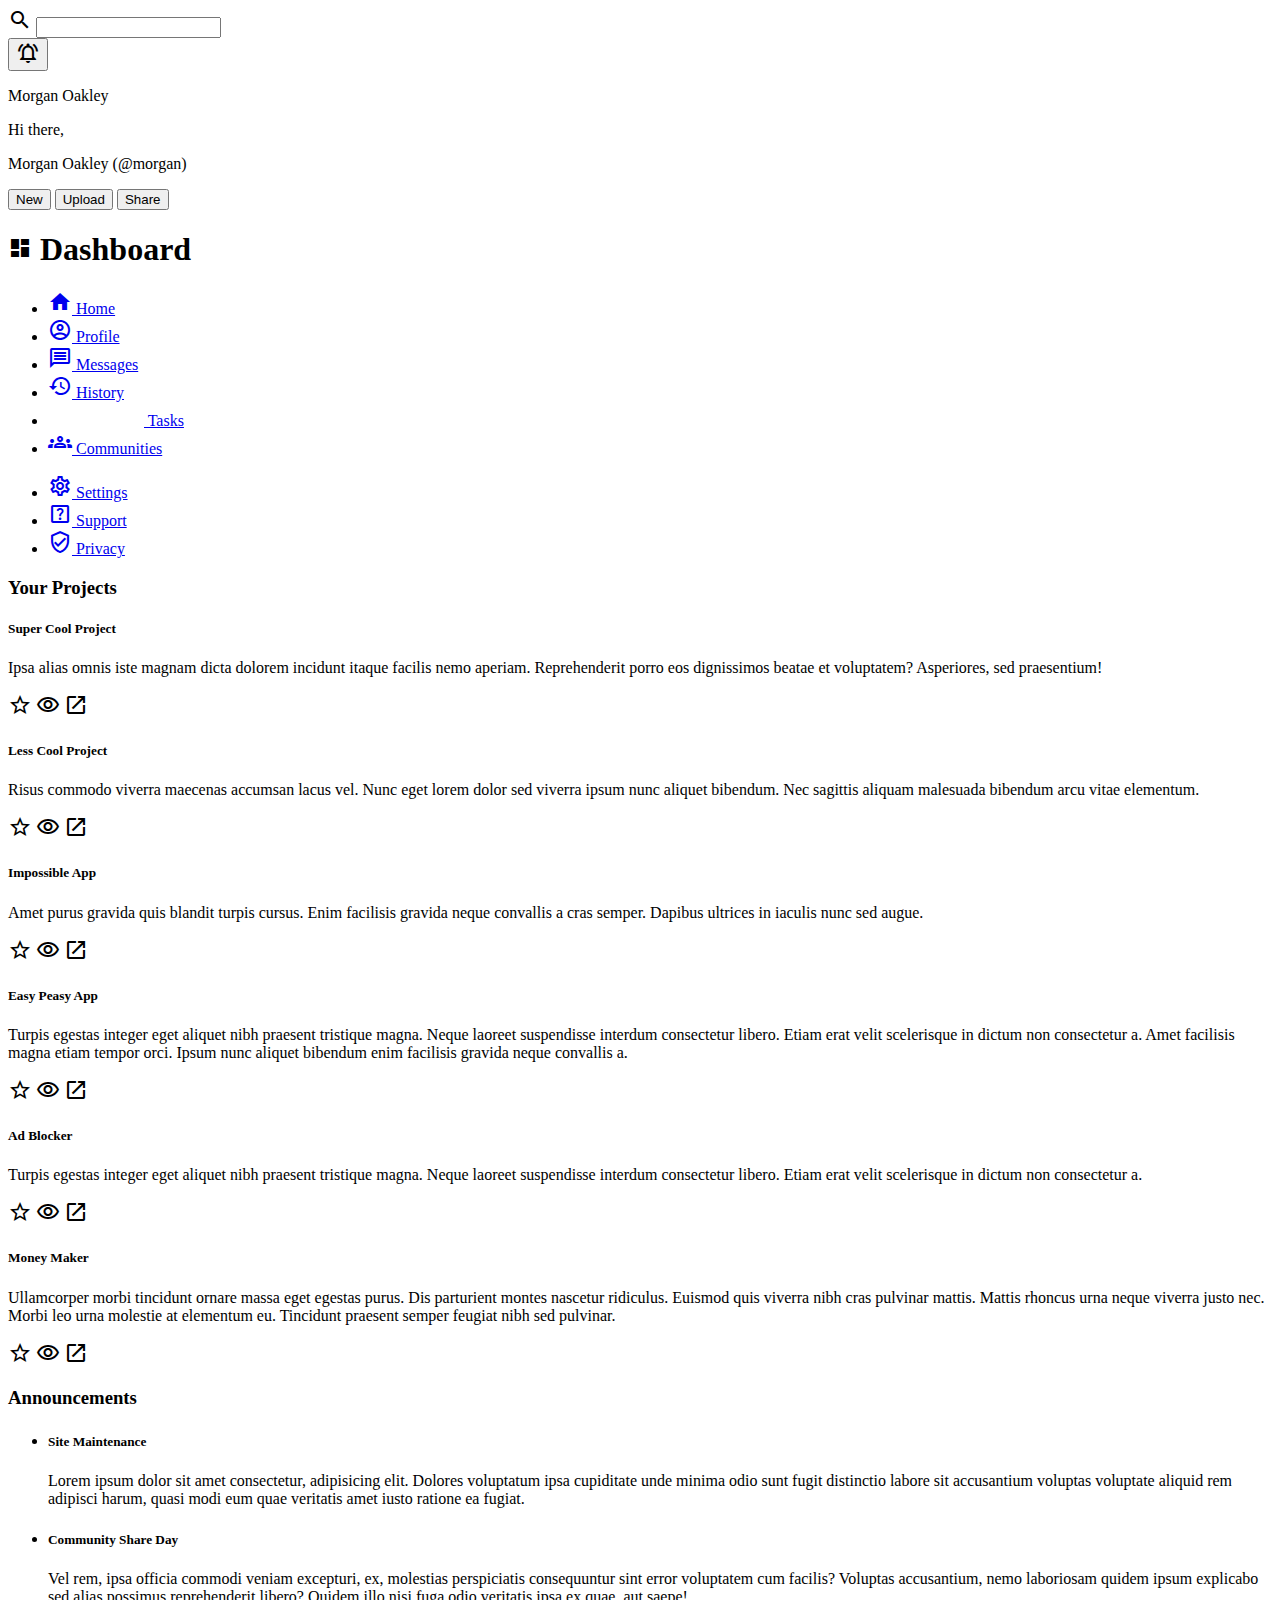
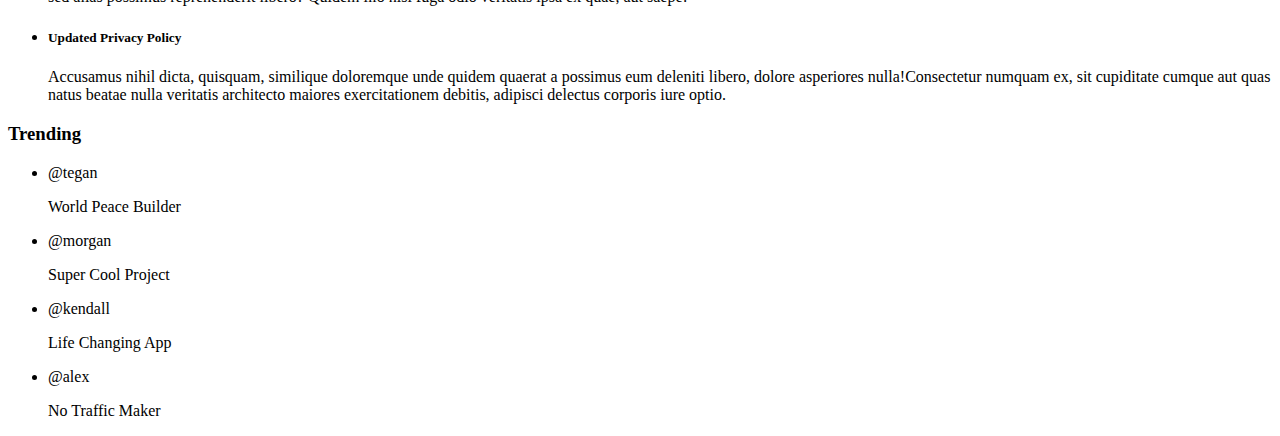
==== commit d5f0f229: "Update and rename older.html to index.html" ====
--- a/index.html
+++ b/index.html
@@ -1,176 +1,273 @@
 <!DOCTYPE html>
 <html lang="en">
-<head>
-    <meta charset="UTF-8">
-    <meta http-equiv="X-UA-Compatible" content="IE=edge">
-    <meta name="viewport" content="width=device-width, initial-scale=1.0">
-    <title>Danny's Dash</title>
-    <link rel="stylesheet" href="styles.css">
-    <link rel="preconnect" href="https://fonts.googleapis.com">
-    <link rel="preconnect" href="https://fonts.gstatic.com" crossorigin>
-    <link href="https://fonts.googleapis.com/css2?family=Outfit:wght@300;400;600&display=swap" rel="stylesheet">
-    <link href="https://fonts.googleapis.com/icon?family=Material+Icons"
-      rel="stylesheet">
-</head>
-<body>
-    <div class="outside">
-        <nav class="sidebar">
-            <h1 class="title"><span class="material-icons logo">dashboard</span>Dashboard</h1>
-            <ul class="top-list">
-                <li><span class="material-icons">home</span><a href="#">Home</a></li>
-                <li><span class="material-icons">person</span><a href="#">Profile</a></li>
-                <li><span class="material-icons">message</span><a href="#">Messages</a></li>
-                <li><span class="material-icons">history</span><a href="#">History</a></li>
-                <li><span class="material-icons">task</span><a href="#">Tasks</a></li>
-                <li><span class="material-icons">group</span><a href="#">Community</a></li>
-            </ul>
-            <ul class="bottom-list">
-                <li><span class="material-icons">settings</span><a href="#">Settings</a></li>
-                <li><span class="material-icons">help_outline</span><a href="#">Support</a></li>
-                <li><span class="material-icons">security</span><a href="#">Privacy</a></li>
-            </ul>
-        </nav>
-
-        <div class="search-section">
-            <header class="search-top">
-                <ul class="search">
-                    <li><span class="material-icons">search</span></li>
-                    <li> <input type="text" class="search-bar" placeholder="Search"></li>
-                </ul>
-                <ul class="account">
-                    <li><span class="material-icons">notifications</span></li>
-                    <li><img src="https://mir-s3-cdn-cf.behance.net/project_modules/disp/06fbe298931623.5ee79b6a90221.jpg" class="profile-pic"></li>
-                    <li class="name">Morgan Oakley</li>
-                </ul>
-            </header>
-
-            <header class="search-bottom">
-                    <div class="profile">
-                      <div class="picture"> <img src="https://mir-s3-cdn-cf.behance.net/project_modules/disp/06fbe298931623.5ee79b6a90221.jpg" class="profile-photo"></div>
-                      <div class="profile-name">
-                        <p class="greeting">Hi there,</p>
-                        <p class="name">
-                          Morgan Oakley <span class="username">(@morgan)</span>
-                        </p>
-                      </div>
-                    </div>
-                    <div class="buttons">
-                      <button class="btn">New</button>
-                      <button class="btn">Upload</button>
-                      <button class="btn">Share</button>
-                    </div>
-            </header>
-        </div>
-
-        <div class="content">
-            <div class="projects">
-                <h2>Your Projects</h2>
-                <div class="projects-container">
-                    
-                    <div class="card">
-                        <h3>Super Cool Project</h3>
-                        <p>Ipsa alias omnis iste magnam dicta dolorem incidunt itaque facilis nemo aperiam. Reprehenderit porro eos dignissimos beatae et voluptatem? Asperiores, sed praesentium!</p>
-                        <ul>
-                            <li><span class="material-icons">star_border</span></li>
-                            <li><span class="material-icons">visibility</span></li>
-                            <li><span class="material-icons">share</span></li>
-                        </ul>
-                    </div>
-                    <div class="card">
-                        <h3>Less Cool Project</h3>
-                        <p>Risus commodo viverra maecenas accumsan lacus vel. Nunc eget lorem dolor sed viverra ipsum nunc aliquet bibendum. Nec sagittis aliquam malesuada bibendum arcu vitae</p>
-                        <ul>
-                            <li><span class="material-icons">star_border</span></li>
-                            <li><span class="material-icons">visibility</span></li>
-                            <li><span class="material-icons">share</span></li>
-                        </ul>
-                    </div>
-                    <div class="card">
-                        <h3>Impossible App</h3>
-                        <p>Amet purus gravida quis blandit turpis cursus. Enim facilisis gravida neque convallis a cras semper. Dapibus ultrices in iaculis nunc sed augue</p>
-                        <ul>
-                            <li><span class="material-icons">star_border</span></li>
-                            <li><span class="material-icons">visibility</span></li>
-                            <li><span class="material-icons">share</span></li>
-                        </ul>
-                    </div>
-                    <div class="card">
-                        <h3>Easy Peasey App</h3>
-                        <p>Turpis egestas integer eget aliquet nibh praesent tristique magna. Neque laoreet suspendisse interdum consectetur libero. Etiam erat velit scelerisque in dictum non consectetur a.</p>
-                        <ul>
-                            <li><span class="material-icons">star_border</span></li>
-                            <li><span class="material-icons">visibility</span></li>
-                            <li><span class="material-icons">share</span></li>
-                        </ul>
-                    </div>
-                    <div class="card">
-                        <h3>Add Blocker</h3>
-                        <p>Ullamcorper morbi tincidunt ornare massa eget egestas purus. Dis parturient montes nascetur ridiculus. Euismod quis viverra nibh cras pulvinar mattis. Mattis rhoncus urna.</p>
-                        <ul>
-                            <li><span class="material-icons">star_border</span></li>
-                            <li><span class="material-icons">visibility</span></li>
-                            <li><span class="material-icons">share</span></li>
-                        </ul>
-                    </div>
-                    <div class="card">
-                        <h3>Money Maker</h3>
-                        <p>Lel rem, ipsa officia commodi veniam excepturi, ex, molestias perspiciatis consequuntur sint error voluptatem.</p>
-                        <ul>
-                            <li><span class="material-icons">star_border</span></li>
-                            <li><span class="material-icons">visibility</span></li>
-                            <li><span class="material-icons">share</span></li>
-                        </ul>
-                    </div>
-                </div>
-            </div>
-
-            <div class="announcements">
-                <h2>Announcements</h2>
-                <div class="in-announcements">
-                    
-                    <ul>
-                        <li>
-                            <h4>Site Maintenance</h4>
-                            <p>Lorem ipsum dolor, sit amet consectetur adipisicing elit. Magnam iusto quos ab tenetur doloribus! Dolorem.</p>
-                        </li>
-                        <li>
-                            <h4>Community Share Day</h4>
-                            <p>Lorem ipsum dolor, sit amet consectetur adipisicing elit. Magnam iusto quos ab tenetur doloribus! Dolorem.</p>
-                        </li>
-                        <li>
-                            <h4>Updated Privacy Policy</h4>
-                            <p>Lorem ipsum dolor, sit amet consectetur adipisicing elit. Magnam iusto quos ab tenetur doloribus! Dolorem.</p>
-                        </li>
-                    </ul>
-                </div>
-            </div>
-
-            <div class="trending">
-                <h2>Trending</h2>
-                <div class="in-trending">
-                        <li><img src="https://mir-s3-cdn-cf.behance.net/project_modules/disp/2e80bb98931623.5ee79b6a8f342.jpg" class="profile-pic"></li>
-                        <h5>@teagan</h5>
-                        <p>World Peace Builder</p>
-                    </ul>
-                    <ul>
-                        <li><img src="https://mir-s3-cdn-cf.behance.net/project_modules/disp/06fbe298931623.5ee79b6a90221.jpg" class="profile-pic"></li>
-                        <h5>@morgan</h5>
-                        <p>Super Cool Project</p>
-                    </ul>
-                    <ul>
-                        <li><img src="https://mir-s3-cdn-cf.behance.net/project_modules/disp/8394f798931623.5ee79b6a909ea.jpg" class="profile-pic"></li>
-                        <h5>@kendall</h5>
-                        <p>Life Changin App</p>
-                    </ul>
-                    <ul>
-                        <li><img src="https://mir-s3-cdn-cf.behance.net/project_modules/disp/baa20698931623.5ee79b6a8ec2b.jpg" class="profile-pic"></li>
-                        <h5>@alex</h5>
-                        <p>No Traffic Maker</p>
-                    </ul>
-                </div>
-            </div>
-        </div>
-    </div>
-</body>
+  <head>
+    <meta charset="UTF-8" />
+    <meta http-equiv="X-UA-Compatible" content="IE=edge" />
+    <meta name="viewport" content="width=device-width, initial-scale=1.0" />
+    <title>Admin Dashboard | The Odin Project</title>
+    <link
+      href="https://fonts.googleapis.com/icon?family=Material+Icons|Material+Icons+Outlined"
+      rel="stylesheet"
+    />
+    <link rel="stylesheet" href="index.css" />
+  </head>
+  <body>
+    <header class="header">
+      <div class="top">
+        <div class="search">
+          <label for="search"
+            ><span class="material-icons-outlined search-icon">
+              search
+            </span></label
+          >
+          <input type="text" name="search" id="search" />
+        </div>
+        <div class="account">
+          <button>
+            <span class="material-icons-outlined"> notifications_active </span>
+          </button>
+          <div class="picture"></div>
+          <p class="name">Morgan Oakley</p>
+        </div>
+      </div>
+
+      <div class="bottom">
+        <div class="profile">
+          <div class="picture"></div>
+          <div class="profile-name">
+            <p class="greeting">Hi there,</p>
+            <p class="name">
+              Morgan Oakley <span class="username">(@morgan)</span>
+            </p>
+          </div>
+        </div>
+        <div class="buttons">
+          <button class="btn">New</button>
+          <button class="btn">Upload</button>
+          <button class="btn">Share</button>
+        </div>
+      </div>
+    </header>
+
+    <aside class="sidebar">
+      <h1 class="sidebar-title">
+        <span class="material-icons"> dashboard </span>
+        Dashboard
+      </h1>
+      <ul class="nav">
+        <li class="nav-item current">
+          <a href="#" class="nav-link"
+            ><span class="material-icons"> home </span> Home</a
+          >
+        </li>
+        <li class="nav-item">
+          <a href="#" class="nav-link"
+            ><span class="material-icons-outlined"> account_circle </span>
+            Profile</a
+          >
+        </li>
+        <li class="nav-item">
+          <a href="#" class="nav-link"
+            ><span class="material-icons-outlined"> message </span> Messages</a
+          >
+        </li>
+        <li class="nav-item">
+          <a href="#" class="nav-link"
+            ><span class="material-icons-outlined"> history </span> History</a
+          >
+        </li>
+        <li class="nav-item">
+          <a href="#" class="nav-link"
+            ><span class="material-icons-outlined"> task </span> Tasks</a
+          >
+        </li>
+        <li class="nav-item">
+          <a href="#" class="nav-link"
+            ><span class="material-icons-outlined"> groups </span>
+            Communities</a
+          >
+        </li>
+      </ul>
+      <ul class="nav">
+        <li class="nav-item">
+          <a href="#" class="nav-link"
+            ><span class="material-icons-outlined"> settings </span> Settings</a
+          >
+        </li>
+        <li class="nav-item">
+          <a href="#" class="nav-link"
+            ><span class="material-icons-outlined"> help_center </span>
+            Support</a
+          >
+        </li>
+        <li class="nav-item">
+          <a href="#" class="nav-link"
+            ><span class="material-icons-outlined"> verified_user </span>
+            Privacy</a
+          >
+        </li>
+      </ul>
+    </aside>
+
+    <main class="content">
+      <div class="projects">
+        <h3>Your Projects</h3>
+        <div class="cards">
+          <div class="card">
+            <h5 class="card-title">Super Cool Project</h5>
+            <p class="card-text">
+              Ipsa alias omnis iste magnam dicta dolorem incidunt itaque facilis
+              nemo aperiam. Reprehenderit porro eos dignissimos beatae et
+              voluptatem? Asperiores, sed praesentium!
+            </p>
+            <div class="actions">
+              <span class="material-icons-outlined"> star_border </span>
+              <span class="material-icons-outlined"> visibility </span>
+              <span class="material-icons-outlined"> open_in_new </span>
+            </div>
+          </div>
+          <div class="card">
+            <h5 class="card-title">Less Cool Project</h5>
+            <p class="card-text">
+              Risus commodo viverra maecenas accumsan lacus vel. Nunc eget lorem
+              dolor sed viverra ipsum nunc aliquet bibendum. Nec sagittis
+              aliquam malesuada bibendum arcu vitae elementum.
+            </p>
+            <div class="actions">
+              <span class="material-icons-outlined"> star_border </span>
+              <span class="material-icons-outlined"> visibility </span>
+              <span class="material-icons-outlined"> open_in_new </span>
+            </div>
+          </div>
+          <div class="card">
+            <h5 class="card-title">Impossible App</h5>
+            <p class="card-text">
+              Amet purus gravida quis blandit turpis cursus. Enim facilisis
+              gravida neque convallis a cras semper. Dapibus ultrices in iaculis
+              nunc sed augue.
+            </p>
+            <div class="actions">
+              <span class="material-icons-outlined"> star_border </span>
+              <span class="material-icons-outlined"> visibility </span>
+              <span class="material-icons-outlined"> open_in_new </span>
+            </div>
+          </div>
+
+          <div class="card">
+            <h5 class="card-title">Easy Peasy App</h5>
+            <p class="card-text">
+              Turpis egestas integer eget aliquet nibh praesent tristique magna.
+              Neque laoreet suspendisse interdum consectetur libero. Etiam erat
+              velit scelerisque in dictum non consectetur a. Amet facilisis
+              magna etiam tempor orci. Ipsum nunc aliquet bibendum enim
+              facilisis gravida neque convallis a.
+            </p>
+            <div class="actions">
+              <span class="material-icons-outlined"> star_border </span>
+              <span class="material-icons-outlined"> visibility </span>
+              <span class="material-icons-outlined"> open_in_new </span>
+            </div>
+          </div>
+
+          <div class="card">
+            <h5 class="card-title">Ad Blocker</h5>
+            <p class="card-text">
+              Turpis egestas integer eget aliquet nibh praesent tristique magna.
+              Neque laoreet suspendisse interdum consectetur libero. Etiam erat
+              velit scelerisque in dictum non consectetur a.
+            </p>
+            <div class="actions">
+              <span class="material-icons-outlined"> star_border </span>
+              <span class="material-icons-outlined"> visibility </span>
+              <span class="material-icons-outlined"> open_in_new </span>
+            </div>
+          </div>
+          <div class="card">
+            <h5 class="card-title">Money Maker</h5>
+            <p class="card-text">
+              Ullamcorper morbi tincidunt ornare massa eget egestas purus. Dis
+              parturient montes nascetur ridiculus. Euismod quis viverra nibh
+              cras pulvinar mattis. Mattis rhoncus urna neque viverra justo nec.
+              Morbi leo urna molestie at elementum eu. Tincidunt praesent semper
+              feugiat nibh sed pulvinar.
+            </p>
+            <div class="actions">
+              <span class="material-icons-outlined"> star_border </span>
+              <span class="material-icons-outlined"> visibility </span>
+              <span class="material-icons-outlined"> open_in_new </span>
+            </div>
+          </div>
+        </div>
+      </div>
+
+      <div class="announcements">
+        <h3>Announcements</h3>
+        <ul class="card">
+          <li class="announcement">
+            <h5 class="card-title">Site Maintenance</h5>
+            <p class="card-text">
+              Lorem ipsum dolor sit amet consectetur, adipisicing elit. Dolores
+              voluptatum ipsa cupiditate unde minima odio sunt fugit distinctio
+              labore sit accusantium voluptas voluptate aliquid rem adipisci
+              harum, quasi modi eum quae veritatis amet iusto ratione ea fugiat.
+            </p>
+          </li>
+          <li class="announcement">
+            <h5 class="card-title">Community Share Day</h5>
+            <p class="card-text">
+              Vel rem, ipsa officia commodi veniam excepturi, ex, molestias
+              perspiciatis consequuntur sint error voluptatem cum facilis?
+              Voluptas accusantium, nemo laboriosam quidem ipsum explicabo sed
+              alias possimus reprehenderit libero? Quidem illo nisi fuga odio
+              veritatis ipsa ex quae, aut saepe!
+            </p>
+          </li>
+          <li class="announcement">
+            <h5 class="card-title">Updated Privacy Policy</h5>
+            <p class="card-text">
+              Accusamus nihil dicta, quisquam, similique doloremque unde quidem
+              quaerat a possimus eum deleniti libero, dolore asperiores
+              nulla!Consectetur numquam ex, sit cupiditate cumque aut quas natus
+              beatae nulla veritatis architecto maiores exercitationem debitis,
+              adipisci delectus corporis iure optio.
+            </p>
+          </li>
+        </ul>
+      </div>
+
+      <div class="trending">
+        <h3>Trending</h3>
+        <ul class="card">
+          <li class="trend trend-1">
+            <div class="picture"></div>
+            <div class="account">
+              <p class="username">@tegan</p>
+              <p class="name card-text">World Peace Builder</p>
+            </div>
+          </li>
+          <li class="trend trend-2">
+            <div class="picture"></div>
+            <div class="account">
+              <p class="username">@morgan</p>
+              <p class="name card-text">Super Cool Project</p>
+            </div>
+          </li>
+          <li class="trend trend-3">
+            <div class="picture"></div>
+            <div class="account">
+              <p class="username">@kendall</p>
+              <p class="name card-text">Life Changing App</p>
+            </div>
+          </li>
+          <li class="trend trend-4">
+            <div class="picture"></div>
+            <div class="account">
+              <p class="username">@alex</p>
+              <p class="name card-text">No Traffic Maker</p>
+            </div>
+          </li>
+        </ul>
+      </div>
+    </main>
+  </body>
 </html>
-
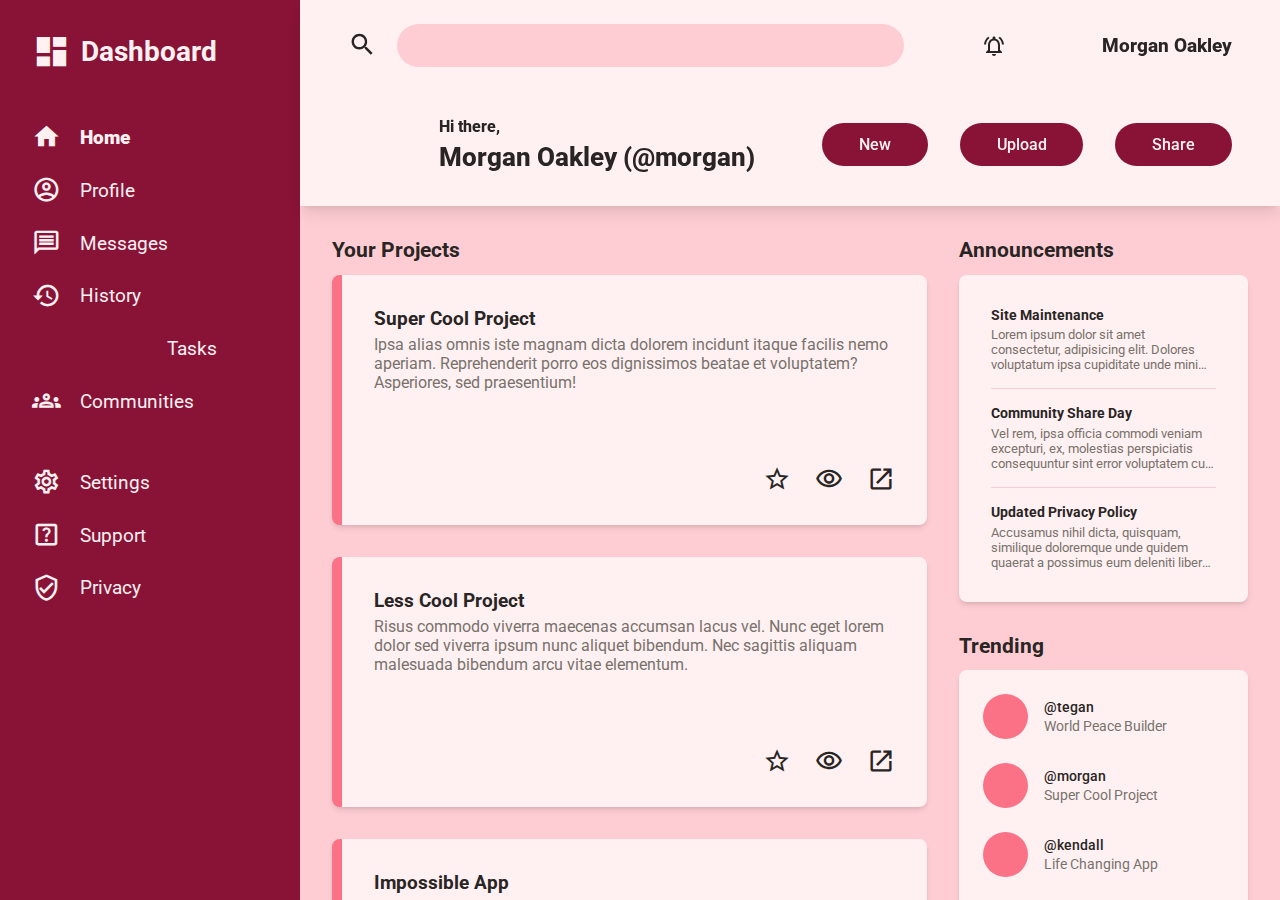
==== commit 16ab53fa: "Update index.html" ====
--- a/index.html
+++ b/index.html
@@ -9,7 +9,7 @@
       href="https://fonts.googleapis.com/icon?family=Material+Icons|Material+Icons+Outlined"
       rel="stylesheet"
     />
-    <link rel="stylesheet" href="index.css" />
+    <link rel="stylesheet" href="styles.css" />
   </head>
   <body>
     <header class="header">
--- a/styles.css
+++ b/styles.css
@@ -0,0 +1,379 @@
+@import url('https://fonts.googleapis.com/css2?family=Roboto:wght@300;400;500;700;900&display=swap');
+
+:root {
+  --gray-1: #fff1f2;
+  --gray-2: #fecdd3;
+  --gray-3: #292524;
+  --gray-4: #1c1917;
+  --gray-m: #78716c;
+  --primary: #881337;
+  --accent: #fb7185;
+  --shadow: 0 4px 6px -1px rgb(0 0 0 / 0.1), 0 2px 4px -2px rgb(0 0 0 / 0.1);
+  --shadow-lg: 0 10px 15px -3px rgb(0 0 0 / 0.1),
+    0 4px 6px -4px rgb(0 0 0 / 0.1);
+  --avatar1: url(https://mir-s3-cdn-cf.behance.net/project_modules/disp/06fbe298931623.5ee79b6a90221.jpg);
+  --avatar2: url(https://mir-s3-cdn-cf.behance.net/project_modules/disp/2e80bb98931623.5ee79b6a8f342.jpg);
+  --avatar3: url(https://mir-s3-cdn-cf.behance.net/project_modules/disp/8394f798931623.5ee79b6a909ea.jpg);
+  --avatar4: url(https://mir-s3-cdn-cf.behance.net/project_modules/disp/baa20698931623.5ee79b6a8ec2b.jpg);
+}
+
+html {
+  box-sizing: border-box;
+  font-family: Roboto, -apple-system, BlinkMacSystemFont, 'Segoe UI', Oxygen,
+    Ubuntu, Cantarell, 'Open Sans', 'Helvetica Neue', sans-serif;
+  color: var(--gray-4);
+}
+
+*,
+*::before,
+*::after {
+  box-sizing: inherit;
+  margin: 0;
+  padding: 0;
+}
+
+a {
+  text-decoration: none;
+  color: inherit;
+}
+
+ul {
+  list-style: none;
+}
+
+button,
+input {
+  color: inherit;
+  font: inherit;
+}
+
+button {
+  border: none;
+  appearance: none;
+  outline: none;
+  background: none;
+  cursor: pointer;
+}
+
+body {
+  color: var(--gray-3);
+  height: 100vh;
+  display: grid;
+  grid-template-columns: 300px 1fr;
+  grid-template-rows: auto 1fr;
+  grid-template-areas:
+    'sidebar header'
+    'sidebar content';
+}
+
+/* --- --- --- --- --- HEADER --- --- --- --- --- --- */
+.header {
+  background-color: var(--gray-1);
+  grid-area: header;
+  padding: 1.5rem 3rem;
+  box-shadow: var(--shadow-lg);
+  z-index: 3;
+}
+
+.top {
+  display: grid;
+  grid-template-columns: 1fr max-content;
+  margin-bottom: 2.5rem;
+}
+
+.search {
+  display: flex;
+  align-items: center;
+  margin-right: auto;
+  width: 100%;
+}
+
+.search label {
+  display: flex;
+  justify-content: center;
+  align-items: center;
+  cursor: pointer;
+}
+
+.search-icon {
+  font-size: 1.8rem;
+}
+
+.search > #search {
+  display: inline-block;
+  border: 0;
+  background-color: var(--gray-2);
+  padding: 0.75em 2em;
+  outline-color: var(--primary);
+  margin-left: 1.25rem;
+  border-radius: 99em;
+  width: min(80%, 700px);
+}
+
+.header .account {
+  display: flex;
+  justify-content: flex-end;
+  align-items: center;
+  font-size: 1.2rem;
+  font-weight: 800;
+}
+
+.account button {
+  display: flex;
+  justify-content: center;
+  align-items: center;
+}
+
+.picture {
+  background: var(--avatar1) center center / cover no-repeat;
+  border-radius: 50%;
+}
+
+.account .picture {
+  margin: 0 1rem 0 2.5rem;
+  height: 40px;
+  width: 40px;
+}
+
+.bottom {
+  display: flex;
+  justify-content: space-between;
+  align-items: center;
+}
+
+.profile {
+  display: flex;
+  align-items: center;
+  gap: 1rem;
+}
+
+.profile .picture {
+  width: 75px;
+  height: 75px;
+}
+
+.profile .greeting {
+  font-weight: 800;
+  margin-bottom: 0.4rem;
+}
+
+.profile .name {
+  font-size: 1.6rem;
+  font-weight: 800;
+}
+
+.buttons {
+  display: flex;
+  justify-content: flex-end;
+  align-items: center;
+  gap: 2rem;
+}
+
+.btn {
+  background-color: var(--primary);
+  color: var(--gray-1);
+  font-weight: 500;
+  padding: 0.75em 2.3em;
+  border-radius: 99em;
+}
+
+/* --- --- --- --- --- SIDEBAR --- --- --- --- --- --- */
+.sidebar {
+  background-color: var(--primary);
+  color: var(--gray-1);
+  padding: 2rem;
+  grid-area: sidebar;
+}
+
+.sidebar-title {
+  display: flex;
+  align-items: center;
+  font-size: 1.75rem;
+}
+
+.sidebar-title > [class^='material-icons'] {
+  font-size: 1.4em;
+  margin-right: 0.25em;
+}
+
+.nav {
+  font-size: 1.2rem;
+  margin-top: 3.25rem;
+  display: grid;
+  gap: 1.5rem;
+}
+
+.nav-item.current {
+  font-weight: 900;
+}
+
+.nav-link {
+  display: flex;
+  align-items: center;
+  gap: 1em;
+}
+
+.nav-link > [class^='material-icons'] {
+  font-size: 1.5em;
+}
+
+/* --- --- --- --- --- MAIN CONTENT --- --- --- --- --- --- */
+.content {
+  background-color: var(--gray-2);
+  grid-area: content;
+  padding: 2rem;
+  display: grid;
+  grid-template-columns: 1fr auto;
+  grid-template-rows: min-content 1fr;
+  gap: 2rem;
+  grid-template-areas:
+    'projects announcements'
+    'projects trending';
+  overflow: auto;
+}
+
+.content h3 {
+  font-size: 1.3rem;
+  margin-bottom: 0.8rem;
+}
+
+.card {
+  background-color: var(--gray-1);
+  padding: 2rem;
+  border-radius: 0.5rem;
+  box-shadow: var(--shadow);
+}
+
+.card-text {
+  color: var(--gray-m);
+}
+
+.projects {
+  grid-area: projects;
+}
+
+.projects .cards {
+  display: grid;
+  grid-template-columns: repeat(auto-fit, minmax(300px, 1fr));
+  grid-auto-rows: 250px;
+  gap: 2rem;
+  padding-bottom: 2rem;
+}
+
+.projects .card {
+  border-left: 10px solid var(--accent);
+  display: flex;
+  flex-direction: column;
+}
+
+.projects .card-title {
+  font-size: 1.2rem;
+  margin-bottom: 0.25em;
+}
+
+.projects .card-text {
+  /* font-size: 0.8rem; */
+  display: -webkit-box;
+  -webkit-line-clamp: 5;
+  -webkit-box-orient: vertical;
+  overflow: hidden;
+}
+
+.actions {
+  margin-top: auto;
+  align-self: flex-end;
+  display: flex;
+  justify-content: flex-end;
+  align-items: center;
+  gap: 1.5rem;
+}
+
+.actions span {
+  font-size: 1.75rem;
+  cursor: pointer;
+}
+
+.announcements {
+  grid-area: announcements;
+}
+
+.announcement {
+  width: 25ch;
+  padding: 1rem 0;
+}
+
+.announcement:first-child {
+  padding-top: 0;
+}
+
+.announcement:last-child {
+  padding-bottom: 0;
+}
+
+.announcement h5 {
+  font-size: 0.9rem;
+  margin-bottom: 0.25em;
+}
+
+.announcement p {
+  font-size: 0.8rem;
+  display: -webkit-box;
+  -webkit-line-clamp: 3;
+  -webkit-box-orient: vertical;
+  overflow: hidden;
+}
+
+.announcement + .announcement {
+  border-top: var(--gray-2) 1px solid;
+}
+
+.trending {
+  grid-area: trending;
+}
+
+.trending .card {
+  padding: 1.5rem;
+}
+
+.trend {
+  display: flex;
+  align-items: center;
+  gap: 1rem;
+  cursor: pointer;
+}
+
+.trend + .trend {
+  margin-top: 1.5rem;
+}
+
+.trend .picture {
+  background-color: var(--accent);
+  border-radius: 50%;
+  width: 45px;
+  height: 45px;
+}
+
+.trend .account {
+  display: flex;
+  flex-direction: column;
+  align-items: flex-start;
+  justify-content: center;
+  font-size: 0.9rem;
+}
+
+.trend .username {
+  font-weight: 500;
+  margin-bottom: 0.15rem;
+}
+
+.trend-1 .picture {
+  background-image: var(--avatar2);
+}
+
+.trend-3 .picture {
+  background-image: var(--avatar3);
+}
+
+.trend-4 .picture {
+  background-image: var(--avatar4);
+}
